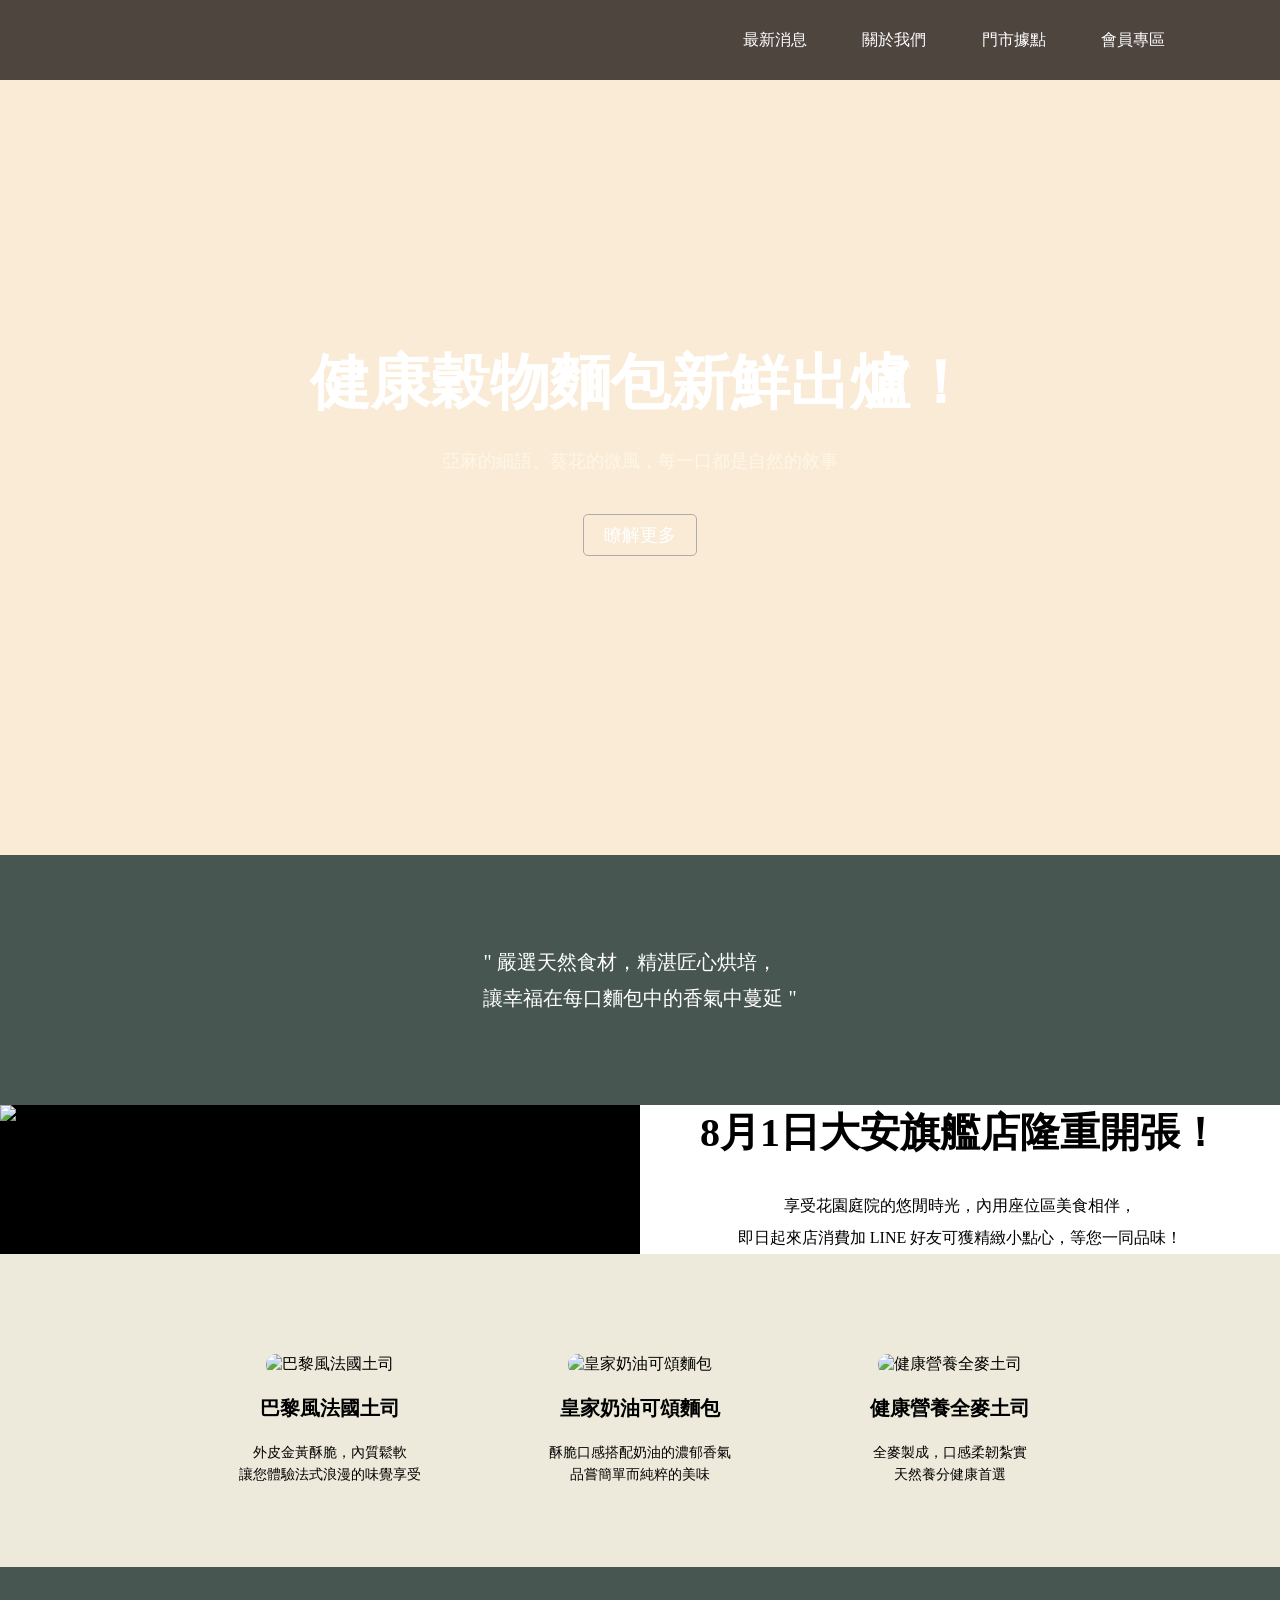
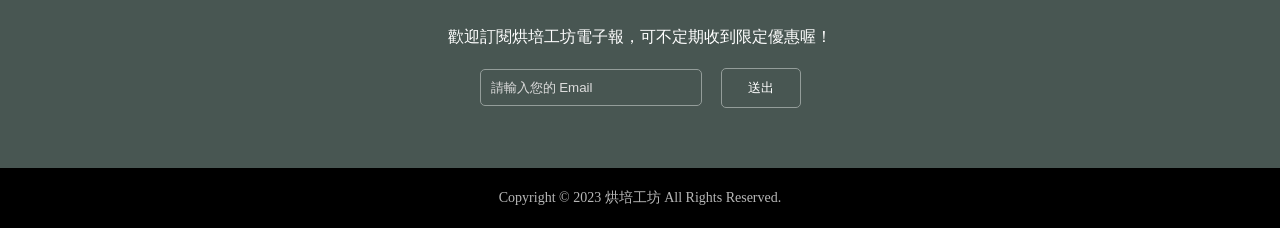
==== index.html @ 015be1dd "Add files via upload" ====
<!DOCTYPE html>
<html lang="zh-TW">
<head>
    <meta charset="UTF-8">
    <meta name="viewport" content="width=device-width, initial-scale=1.0">
    <title>烘培工坊</title>
    <link rel="stylesheet" href="style.css">
</head>
<body>
    <header>
    <button class="menu">&#9776;</button>
    <h1>烘培工坊</h1>
    <nav>
    <ul>
        <li><a href="#">最新消息</a></li>
        <li><a href="#">關於我們</a></li>
        <li><a href="#">門市據點</a></li>
        <li><a href="#">會員專區</a></li>                
    </ul>
    </nav>  
    </header>   
    <main>

    <section class="news">
    <h2>健康穀物麵包新鮮出爐！</h2>
    <p>亞麻的細語、葵花的微風，每一口都是自然的敘事</p>
    <p><a href="#">瞭解更多</a></p>
    </section>

    <section class="slogan">
    <blockquote>" 嚴選天然食材，精湛匠心烘培，<br>讓幸福在每口麵包中的香氣中蔓延 "</blockquote>
    </section>
    
    <section class="shop">
    <img src="images/shop.png" alt="烘培工坊大安店">
    <div class="info">
    <h2>8月1日大安旗艦店隆重開張！</h2>
    <p>享受花園庭院的悠閒時光，內用座位區美食相伴，<br>
       即日起來店消費加 LINE 好友可獲精緻小點心，等您一同品味！</p>
    </div>
    </section>

    <section class="product">
        <div>
            <img src="images/p1.png" alt="巴黎風法國土司">
            <h3>巴黎風法國土司</h3>
            <p>外皮金黃酥脆，內質鬆軟<br>讓您體驗法式浪漫的味覺享受</p>
        </div>
        <div>
            <img src="images/p2.png" alt="皇家奶油可頌麵包">
            <h3>皇家奶油可頌麵包</h3>
            <p>酥脆口感搭配奶油的濃郁香氣<br>品嘗簡單而純粹的美味</p>
        </div>
        <div>
            <img src="images/p3.png" alt="健康營養全麥土司">
            <h3>健康營養全麥土司</h3>
            <p>全麥製成，口感柔韌紮實<br>天然養分健康首選</p>
        </div>
    </section>
    <section class="newsletter">
        <p>歡迎訂閱烘培工坊電子報，可不定期收到限定優惠喔！</p>
        <form>
            <input type="email" placeholder="請輸入您的 Email" required>
            <button type="submit">送出</button>
        </form>
    </section>
    </main>
    <footer>
        <p>Copyright © 2023 烘培工坊 All Rights Reserved.</p>
    </footer>
</body>
</html>
---- style.css ----
* {
    padding:0;
    margin:0;
}
body {
    background-color: #000000;
}
header {
    background-color:rgba(35,28,26,0.8);
    height:80px;
    width:100%;
    position:fixed;    
}
h1 {
    color:white;
    position:absolute;
    left:120px;
    top:0;
    line-height: 80px;
    background-image:url(images/logo.svg) ;
    background-repeat: no-repeat;
    background-position: center;
    width:210px;
    text-indent: -9999px; 
}
header ul {
    position:absolute;
    right:5vw;
    top:0;
    line-height:80px;
}
header li {
    display:inline;
    margin-right:4vw;    
}
header a {
    color:white;
    text-decoration: none;
}
header a:hover {
    text-decoration: underline;
}
.news {
    background-color: antiquewhite;
    color:white;
    height:95vh;
    background-image: url("images/banner.png");
    background-repeat: no-repeat;
    background-size:cover;
    background-position: center;
    display:flex;
    flex-direction:column;
    align-items: center;
    justify-content: center;
} 
.news h2 {
    font-size:60px;
    margin-top:60px;
} 
.news p {
    color:#FEF7E6;
    font-size:18px;
    margin:25px 0;
}
.news a {
    color:white;
    text-decoration: none;
    border: 1px solid #ACACAC;
    padding:10px 20px;
    border-radius: 5px;
}
.slogan {
    background-color:#485652;
    color:white;
    height:250px;
    display:flex;
    justify-content: center;
    align-items: center;
    font-size: 20px;
    line-height: 1.8em;  
}
.shop {
    display:flex;
}
.shop img {
    width:50%;
}
.info {
    width:50%;
    background-color: white;
    display:flex;
    flex-direction:column;
    align-items: center;
    justify-content: center;
}
.info h2 {
    font-size:40px;
    margin-bottom: 30px;
}
.info p {
    text-align: center;
    line-height: 2em;
}
.product {
    display:flex;
    background-color: #ede9db;
    justify-content: space-between;
    align-items: center;
    padding: 100px 180px 80px;
}
.product div {
    width:300px;
    text-align:center;
}
.product img {
    width:100%;
    border-radius: 10px;;
}
.product h3 {
    font-size: 20px;    
    margin: 20px 0;
}
.product p {
    font-size:14px;
    line-height: 1.6em;
}
.newsletter {
    background-color:#485652;
    color:white;
    padding:60px 0;
    display:flex;
    flex-direction: column;
    align-items: center;
}
.newsletter p {
    margin-bottom: 20px;
}
.newsletter input, .newsletter button {
    background-color: transparent;
    color:white;
    border: 1px solid #949d9a; 
    padding: 10px; 
    border-radius: 5px;;
}
.newsletter input {
    width:200px;
    margin-right: 15px;;
}
.newsletter button {
    width:80px;
    cursor:pointer;
}
input::placeholder {
    color:#DDDDDD;
}
input:focus {
    outline: none; /* 移除焦點效果 */
    border-color:#E0E9A3; /* 焦點時的邊框顏色 */
}
footer {
    background-color:#000000;
    color:#B7B7B7;
    height:60px;
    display:flex;
    justify-content: center;
    align-items: center;
    font-size: 14px;
}
.menu {
    display:none;
}
/* 響應式設計語法 */
@media screen and (max-width: 768px) {
header ul {
    display:none;
}
header h1 {
    left:50%;
    transform: translateX(-50%);
}
.news h2 {
    font-size:40px;
}
.menu {
    display:block;
    background-color: transparent;
    color:white;
    font-size: 35px;
    position:absolute;
    top:15px;
    left:20px;
    border:none;
    cursor: pointer;
}
.shop {
    flex-direction: column;
}
.shop img {
    width:100%;
}
.info {
    width:100%;
    padding:40px 0;
}
.info h2 {
    font-size:30px;
}
.product {
    flex-direction: column;
    padding: 60px 0;
}
.product div {
    margin-bottom: 30px;
}
}
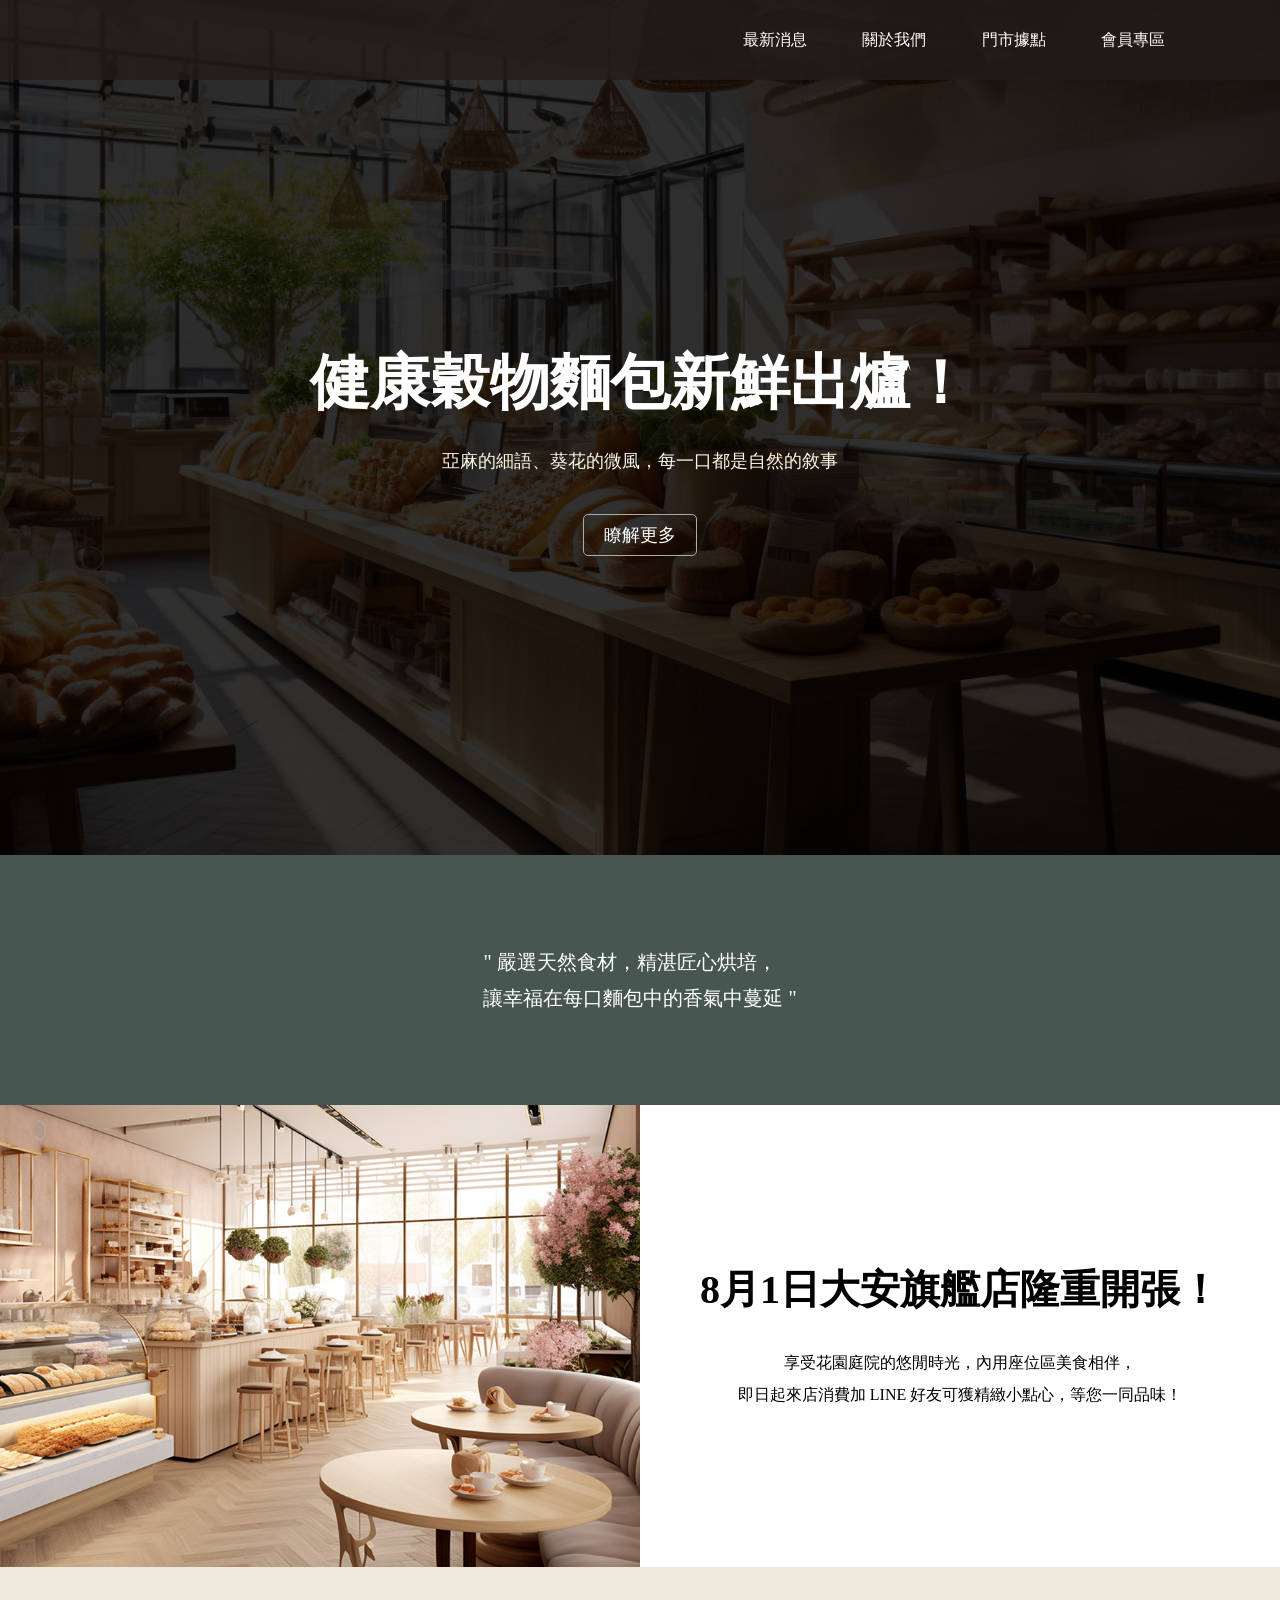
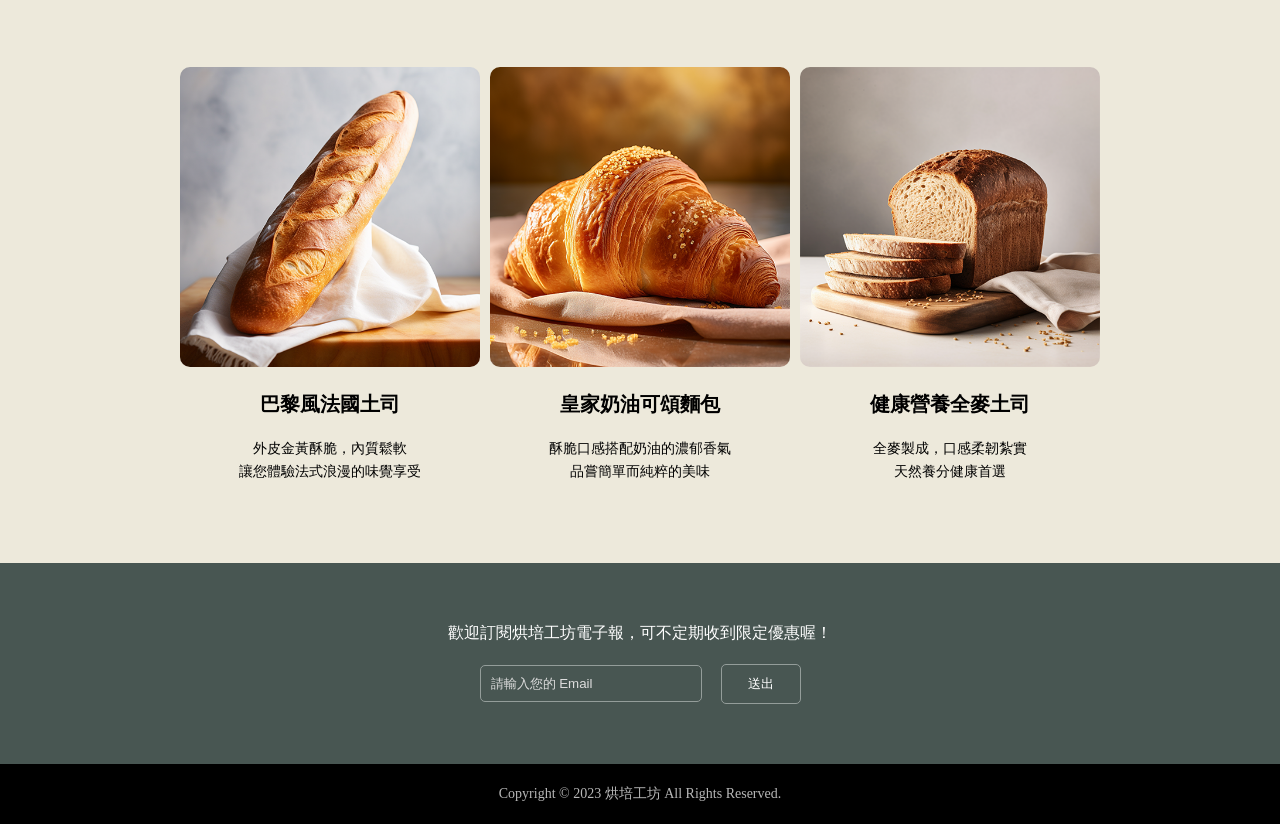
==== commit 9d5ade77: "Fix image filename case in index.html" ====
--- a/index.html
+++ b/index.html
@@ -32,7 +32,7 @@
     </section>
     
     <section class="shop">
-    <img src="images/shop.png" alt="烘培工坊大安店">
+    <img src="images/Shop.png" alt="烘培工坊大安店">
     <div class="info">
     <h2>8月1日大安旗艦店隆重開張！</h2>
     <p>享受花園庭院的悠閒時光，內用座位區美食相伴，<br>
@@ -69,4 +69,4 @@
         <p>Copyright © 2023 烘培工坊 All Rights Reserved.</p>
     </footer>
 </body>
-</html>+</html>
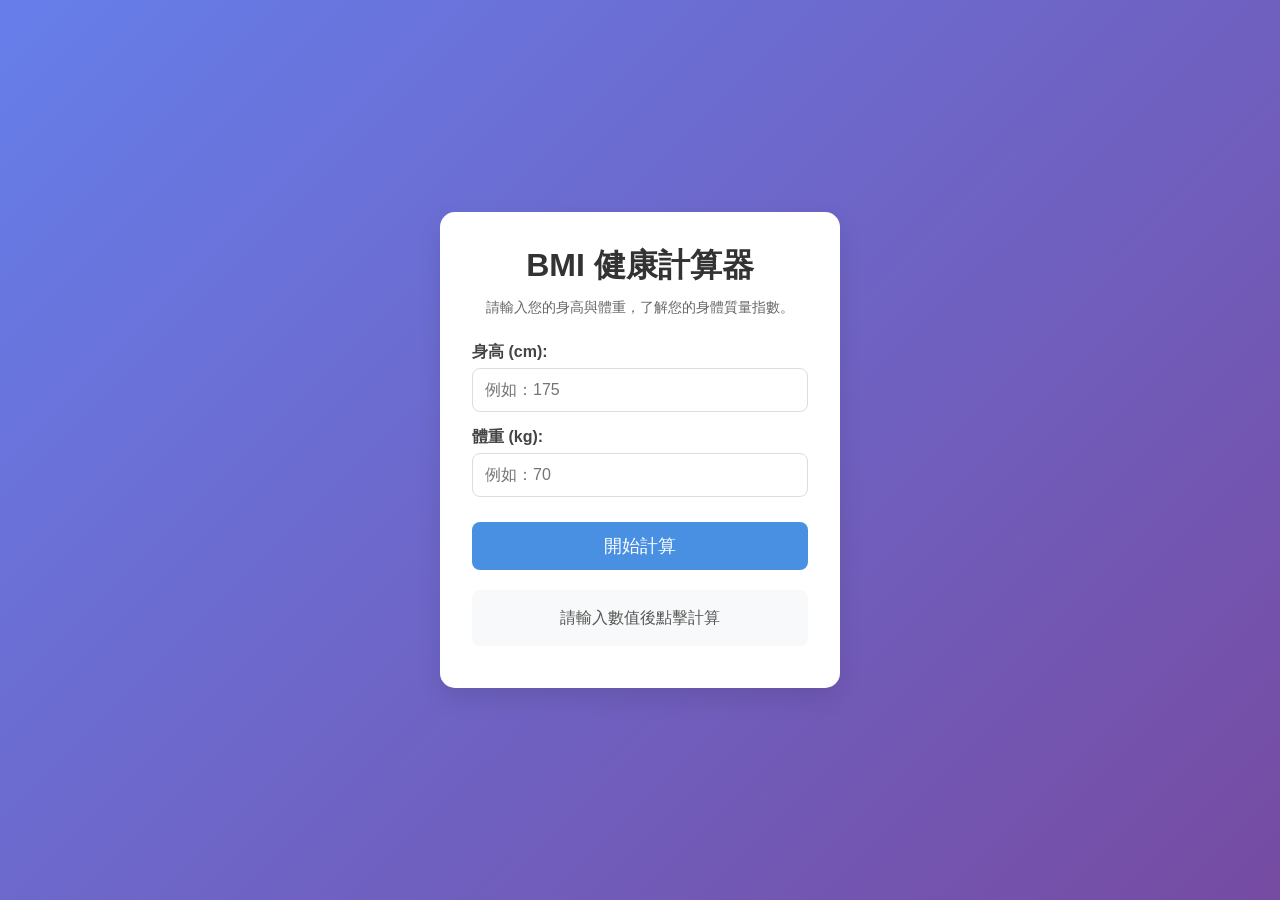
==== commit e435b462: "Add files via upload" ====
--- a/index.html
+++ b/index.html
@@ -1,72 +1,39 @@
-<!DOCTYPE html>
-<html lang="zh-TW">
-<head>
-    <meta charset="UTF-8">
-    <meta name="viewport" content="width=device-width, initial-scale=1.0">
-    <title>烘培工坊</title>
-    <link rel="stylesheet" href="style.css">
-</head>
-<body>
-    <header>
-    <button class="menu">&#9776;</button>
-    <h1>烘培工坊</h1>
-    <nav>
-    <ul>
-        <li><a href="#">最新消息</a></li>
-        <li><a href="#">關於我們</a></li>
-        <li><a href="#">門市據點</a></li>
-        <li><a href="#">會員專區</a></li>                
-    </ul>
-    </nav>  
-    </header>   
-    <main>
-
-    <section class="news">
-    <h2>健康穀物麵包新鮮出爐！</h2>
-    <p>亞麻的細語、葵花的微風，每一口都是自然的敘事</p>
-    <p><a href="#">瞭解更多</a></p>
-    </section>
-
-    <section class="slogan">
-    <blockquote>" 嚴選天然食材，精湛匠心烘培，<br>讓幸福在每口麵包中的香氣中蔓延 "</blockquote>
-    </section>
-    
-    <section class="shop">
-    <img src="images/Shop.png" alt="烘培工坊大安店">
-    <div class="info">
-    <h2>8月1日大安旗艦店隆重開張！</h2>
-    <p>享受花園庭院的悠閒時光，內用座位區美食相伴，<br>
-       即日起來店消費加 LINE 好友可獲精緻小點心，等您一同品味！</p>
-    </div>
-    </section>
-
-    <section class="product">
-        <div>
-            <img src="images/p1.png" alt="巴黎風法國土司">
-            <h3>巴黎風法國土司</h3>
-            <p>外皮金黃酥脆，內質鬆軟<br>讓您體驗法式浪漫的味覺享受</p>
-        </div>
-        <div>
-            <img src="images/p2.png" alt="皇家奶油可頌麵包">
-            <h3>皇家奶油可頌麵包</h3>
-            <p>酥脆口感搭配奶油的濃郁香氣<br>品嘗簡單而純粹的美味</p>
-        </div>
-        <div>
-            <img src="images/p3.png" alt="健康營養全麥土司">
-            <h3>健康營養全麥土司</h3>
-            <p>全麥製成，口感柔韌紮實<br>天然養分健康首選</p>
-        </div>
-    </section>
-    <section class="newsletter">
-        <p>歡迎訂閱烘培工坊電子報，可不定期收到限定優惠喔！</p>
-        <form>
-            <input type="email" placeholder="請輸入您的 Email" required>
-            <button type="submit">送出</button>
-        </form>
-    </section>
-    </main>
-    <footer>
-        <p>Copyright © 2023 烘培工坊 All Rights Reserved.</p>
-    </footer>
-</body>
-</html>
+<!DOCTYPE html>
+<html lang="en">
+<head>
+    <meta charset="UTF-8">
+    <meta name="viewport" content="width=device-width, initial-scale=1.0">
+    <title>Document</title>
+    <link rel="stylesheet" href="bmi.css">
+</head>
+<body>
+    <div class="container">
+        <h1>BMI 健康計算器</h1>
+        <p>請輸入您的身高與體重，了解您的身體質量指數。</p>
+
+        <div class="input-group">
+            <label for="height">身高 (cm):</label>
+            <input type="number" class="height" placeholder="例如：175" step="0.1">
+        </div>
+
+        <div class="input-group">
+            <label for="weight">體重 (kg):</label>
+            <input type="number" class="weight" placeholder="例如：70" step="0.1">
+        </div>
+
+        <button  class="count" >開始計算</button>
+
+        <div class="result-display" class="result">
+            請輸入數值後點擊計算
+        </div>
+        <div class="output">
+            
+        </div>
+    </div>
+    
+    
+
+
+<script src="bmi.js"></script>
+</body>
+</html>
--- a/bmi.css
+++ b/bmi.css
@@ -0,0 +1,108 @@
+/* 1. 基礎重置：確保不同瀏覽器看起來一致 */
+* {
+    margin: 0;
+    padding: 0;
+    box-sizing: border-box;
+    font-family: "Microsoft JhengHei", sans-serif;
+}
+
+/* 2. 背景設定：讓畫面置中 */
+body {
+    background-color: #f0f2f5;
+    height: 100vh;
+    display: flex;
+    justify-content: center; /* 水平置中 */
+    align-items: center;     /* 垂直置中 */
+}
+
+/* 3. 主卡片容器 */
+.container {
+    background-color: #ffffff;
+    padding: 2rem;
+    border-radius: 15px;    /* 圓角 */
+    box-shadow: 0 10px 25px rgba(0,0,0,0.1); /* 柔和陰影 */
+    width: 100%;
+    max-width: 400px;       /* 限制最大寬度 */
+    text-align: center;
+}
+
+h1 {
+    color: #333;
+    margin-bottom: 10px;
+}
+
+p {
+    color: #666;
+    font-size: 0.9rem;
+    margin-bottom: 25px;
+}
+
+/* 4. 輸入區塊排版 */
+.input-group {
+    text-align: left;
+    margin-bottom: 15px;
+}
+
+.input-group label {
+    display: block;
+    margin-bottom: 5px;
+    font-weight: bold;
+    color: #444;
+}
+
+.input-group input {
+    width: 100%;
+    padding: 12px;
+    border: 1px solid #ddd;
+    border-radius: 8px;
+    font-size: 1rem;
+    transition: border-color 0.3s; /* 增加過渡動畫 */
+}
+
+/* 當輸入框被點擊時的顏色變化 */
+.input-group input:focus {
+    outline: none;
+    border-color: #4a90e2;
+}
+
+/* 5. 計算按鈕美化 */
+.count {
+    width: 100%;
+    padding: 12px;
+    background-color: #4a90e2;
+    color: white;
+    border: none;
+    border-radius: 8px;
+    font-size: 1.1rem;
+    cursor: pointer;
+    transition: background-color 0.5s;
+    margin-top: 10px;
+}
+
+.count:hover {
+    background-color: #357abd; /* 滑鼠移上去變深色 */
+}
+
+/* 6. 結果顯示區塊 */
+.result-display {
+    margin-top: 20px;
+    padding: 15px;
+    background-color: #f8f9fa;
+    border-radius: 8px;
+    color: #555;
+    line-height: 1.6;
+}
+
+.output {
+    margin-top: 10px;
+    font-weight: bold;
+}
+body {
+    /* 使用 135度角斜向漸層 */
+    background: linear-gradient(135deg, #667eea 0%, #764ba2 100%);
+    height: 100vh;
+    display: flex;
+    justify-content: center;
+    align-items: center;
+    margin: 0;
+}
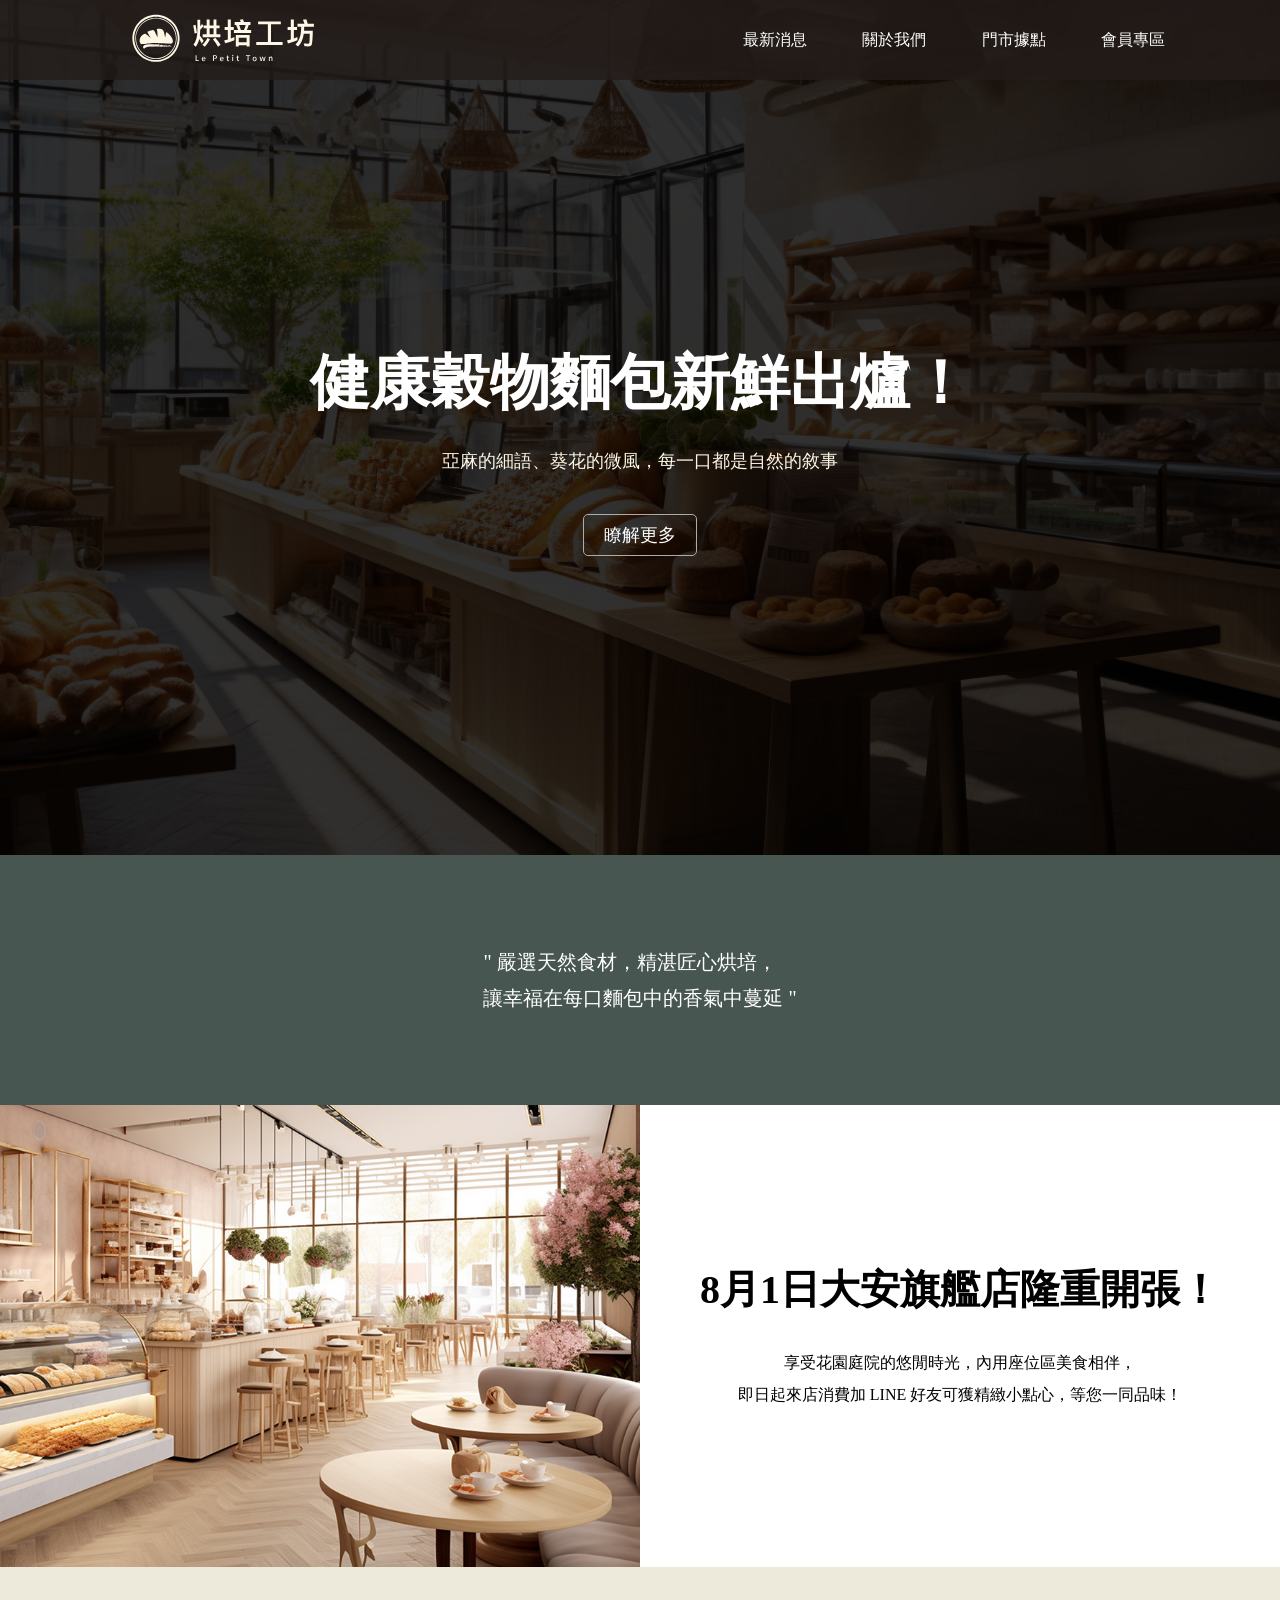
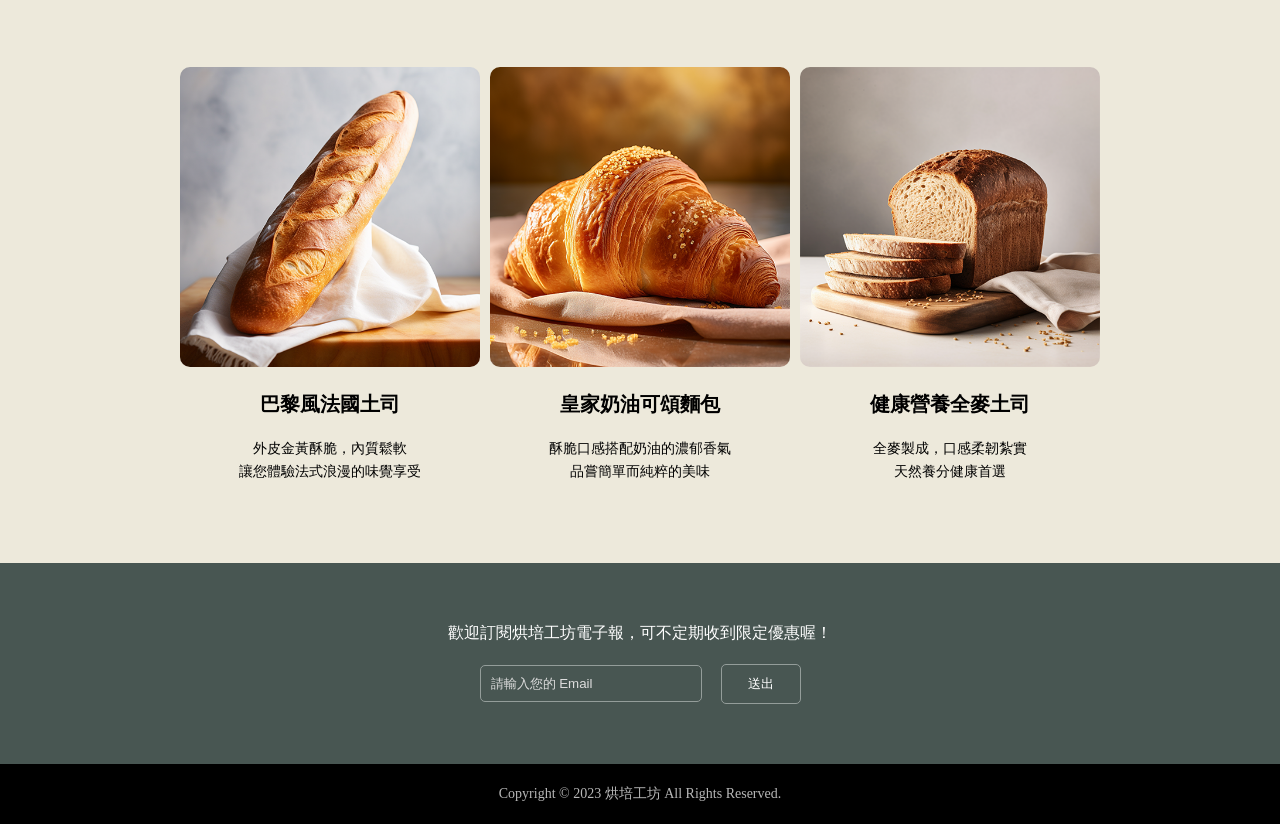
==== commit dcf89f58: "Add files via upload" ====
--- a/index.html
+++ b/index.html
@@ -1,39 +1,72 @@
-<!DOCTYPE html>
-<html lang="en">
-<head>
-    <meta charset="UTF-8">
-    <meta name="viewport" content="width=device-width, initial-scale=1.0">
-    <title>Document</title>
-    <link rel="stylesheet" href="bmi.css">
-</head>
-<body>
-    <div class="container">
-        <h1>BMI 健康計算器</h1>
-        <p>請輸入您的身高與體重，了解您的身體質量指數。</p>
-
-        <div class="input-group">
-            <label for="height">身高 (cm):</label>
-            <input type="number" class="height" placeholder="例如：175" step="0.1">
-        </div>
-
-        <div class="input-group">
-            <label for="weight">體重 (kg):</label>
-            <input type="number" class="weight" placeholder="例如：70" step="0.1">
-        </div>
-
-        <button  class="count" >開始計算</button>
-
-        <div class="result-display" class="result">
-            請輸入數值後點擊計算
-        </div>
-        <div class="output">
-            
-        </div>
-    </div>
-    
-    
-
-
-<script src="bmi.js"></script>
-</body>
+<!DOCTYPE html>
+<html lang="zh-TW">
+<head>
+    <meta charset="UTF-8">
+    <meta name="viewport" content="width=device-width, initial-scale=1.0">
+    <title>烘培工坊</title>
+    <link rel="stylesheet" href="style.css">
+</head>
+<body>
+    <header>
+    <button class="menu">&#9776;</button>
+    <h1>烘培工坊</h1>
+    <nav>
+    <ul>
+        <li><a href="#">最新消息</a></li>
+        <li><a href="#">關於我們</a></li>
+        <li><a href="#">門市據點</a></li>
+        <li><a href="#">會員專區</a></li>                
+    </ul>
+    </nav>  
+    </header>   
+    <main>
+
+    <section class="news">
+    <h2>健康穀物麵包新鮮出爐！</h2>
+    <p>亞麻的細語、葵花的微風，每一口都是自然的敘事</p>
+    <p><a href="#">瞭解更多</a></p>
+    </section>
+
+    <section class="slogan">
+    <blockquote>" 嚴選天然食材，精湛匠心烘培，<br>讓幸福在每口麵包中的香氣中蔓延 "</blockquote>
+    </section>
+    
+    <section class="shop">
+    <img src="images/Shop.png" alt="烘培工坊大安店">
+    <div class="info">
+    <h2>8月1日大安旗艦店隆重開張！</h2>
+    <p>享受花園庭院的悠閒時光，內用座位區美食相伴，<br>
+       即日起來店消費加 LINE 好友可獲精緻小點心，等您一同品味！</p>
+    </div>
+    </section>
+
+    <section class="product">
+        <div>
+            <img src="images/p1.png" alt="巴黎風法國土司">
+            <h3>巴黎風法國土司</h3>
+            <p>外皮金黃酥脆，內質鬆軟<br>讓您體驗法式浪漫的味覺享受</p>
+        </div>
+        <div>
+            <img src="images/p2.png" alt="皇家奶油可頌麵包">
+            <h3>皇家奶油可頌麵包</h3>
+            <p>酥脆口感搭配奶油的濃郁香氣<br>品嘗簡單而純粹的美味</p>
+        </div>
+        <div>
+            <img src="images/p3.png" alt="健康營養全麥土司">
+            <h3>健康營養全麥土司</h3>
+            <p>全麥製成，口感柔韌紮實<br>天然養分健康首選</p>
+        </div>
+    </section>
+    <section class="newsletter">
+        <p>歡迎訂閱烘培工坊電子報，可不定期收到限定優惠喔！</p>
+        <form>
+            <input type="email" placeholder="請輸入您的 Email" required>
+            <button type="submit">送出</button>
+        </form>
+    </section>
+    </main>
+    <footer>
+        <p>Copyright © 2023 烘培工坊 All Rights Reserved.</p>
+    </footer>
+</body>
 </html>
--- a/style.css
+++ b/style.css
@@ -0,0 +1,215 @@
+* {
+    padding:0;
+    margin:0;
+}
+body {
+    background-color: #000000;
+}
+header {
+    background-color:rgba(35,28,26,0.8);
+    height:80px;
+    width:100%;
+    position:fixed;    
+}
+h1 {
+    color:white;
+    position:absolute;
+    left:120px;
+    top:0;
+    line-height: 80px;
+    background-image:url(images/Logo.svg) ;
+    background-repeat: no-repeat;
+    background-position: center;
+    width:210px;
+    text-indent: -9999px; 
+}
+header ul {
+    position:absolute;
+    right:5vw;
+    top:0;
+    line-height:80px;
+}
+header li {
+    display:inline;
+    margin-right:4vw;    
+}
+header a {
+    color:white;
+    text-decoration: none;
+}
+header a:hover {
+    text-decoration: underline;
+}
+.news {
+    background-color: antiquewhite;
+    color:white;
+    height:95vh;
+    background-image: url("images/banner.png");
+    background-repeat: no-repeat;
+    background-size:cover;
+    background-position: center;
+    display:flex;
+    flex-direction:column;
+    align-items: center;
+    justify-content: center;
+} 
+.news h2 {
+    font-size:60px;
+    margin-top:60px;
+} 
+.news p {
+    color:#FEF7E6;
+    font-size:18px;
+    margin:25px 0;
+}
+.news a {
+    color:white;
+    text-decoration: none;
+    border: 1px solid #ACACAC;
+    padding:10px 20px;
+    border-radius: 5px;
+}
+.slogan {
+    background-color:#485652;
+    color:white;
+    height:250px;
+    display:flex;
+    justify-content: center;
+    align-items: center;
+    font-size: 20px;
+    line-height: 1.8em;  
+}
+.shop {
+    display:flex;
+}
+.shop img {
+    width:50%;
+}
+.info {
+    width:50%;
+    background-color: white;
+    display:flex;
+    flex-direction:column;
+    align-items: center;
+    justify-content: center;
+}
+.info h2 {
+    font-size:40px;
+    margin-bottom: 30px;
+}
+.info p {
+    text-align: center;
+    line-height: 2em;
+}
+.product {
+    display:flex;
+    background-color: #ede9db;
+    justify-content: space-between;
+    align-items: center;
+    padding: 100px 180px 80px;
+}
+.product div {
+    width:300px;
+    text-align:center;
+}
+.product img {
+    width:100%;
+    border-radius: 10px;;
+}
+.product h3 {
+    font-size: 20px;    
+    margin: 20px 0;
+}
+.product p {
+    font-size:14px;
+    line-height: 1.6em;
+}
+.newsletter {
+    background-color:#485652;
+    color:white;
+    padding:60px 0;
+    display:flex;
+    flex-direction: column;
+    align-items: center;
+}
+.newsletter p {
+    margin-bottom: 20px;
+}
+.newsletter input, .newsletter button {
+    background-color: transparent;
+    color:white;
+    border: 1px solid #949d9a; 
+    padding: 10px; 
+    border-radius: 5px;;
+}
+.newsletter input {
+    width:200px;
+    margin-right: 15px;;
+}
+.newsletter button {
+    width:80px;
+    cursor:pointer;
+}
+input::placeholder {
+    color:#DDDDDD;
+}
+input:focus {
+    outline: none; /* 移除焦點效果 */
+    border-color:#E0E9A3; /* 焦點時的邊框顏色 */
+}
+footer {
+    background-color:#000000;
+    color:#B7B7B7;
+    height:60px;
+    display:flex;
+    justify-content: center;
+    align-items: center;
+    font-size: 14px;
+}
+.menu {
+    display:none;
+}
+/* 響應式設計語法 */
+@media screen and (max-width: 768px) {
+header ul {
+    display:none;
+}
+header h1 {
+    left:50%;
+    transform: translateX(-50%);
+}
+.news h2 {
+    font-size:40px;
+}
+.menu {
+    display:block;
+    background-color: transparent;
+    color:white;
+    font-size: 35px;
+    position:absolute;
+    top:15px;
+    left:20px;
+    border:none;
+    cursor: pointer;
+}
+.shop {
+    flex-direction: column;
+}
+.shop img {
+    width:100%;
+}
+.info {
+    width:100%;
+    padding:40px 0;
+}
+.info h2 {
+    font-size:30px;
+}
+.product {
+    flex-direction: column;
+    padding: 60px 0;
+}
+.product div {
+    margin-bottom: 30px;
+}
+}
